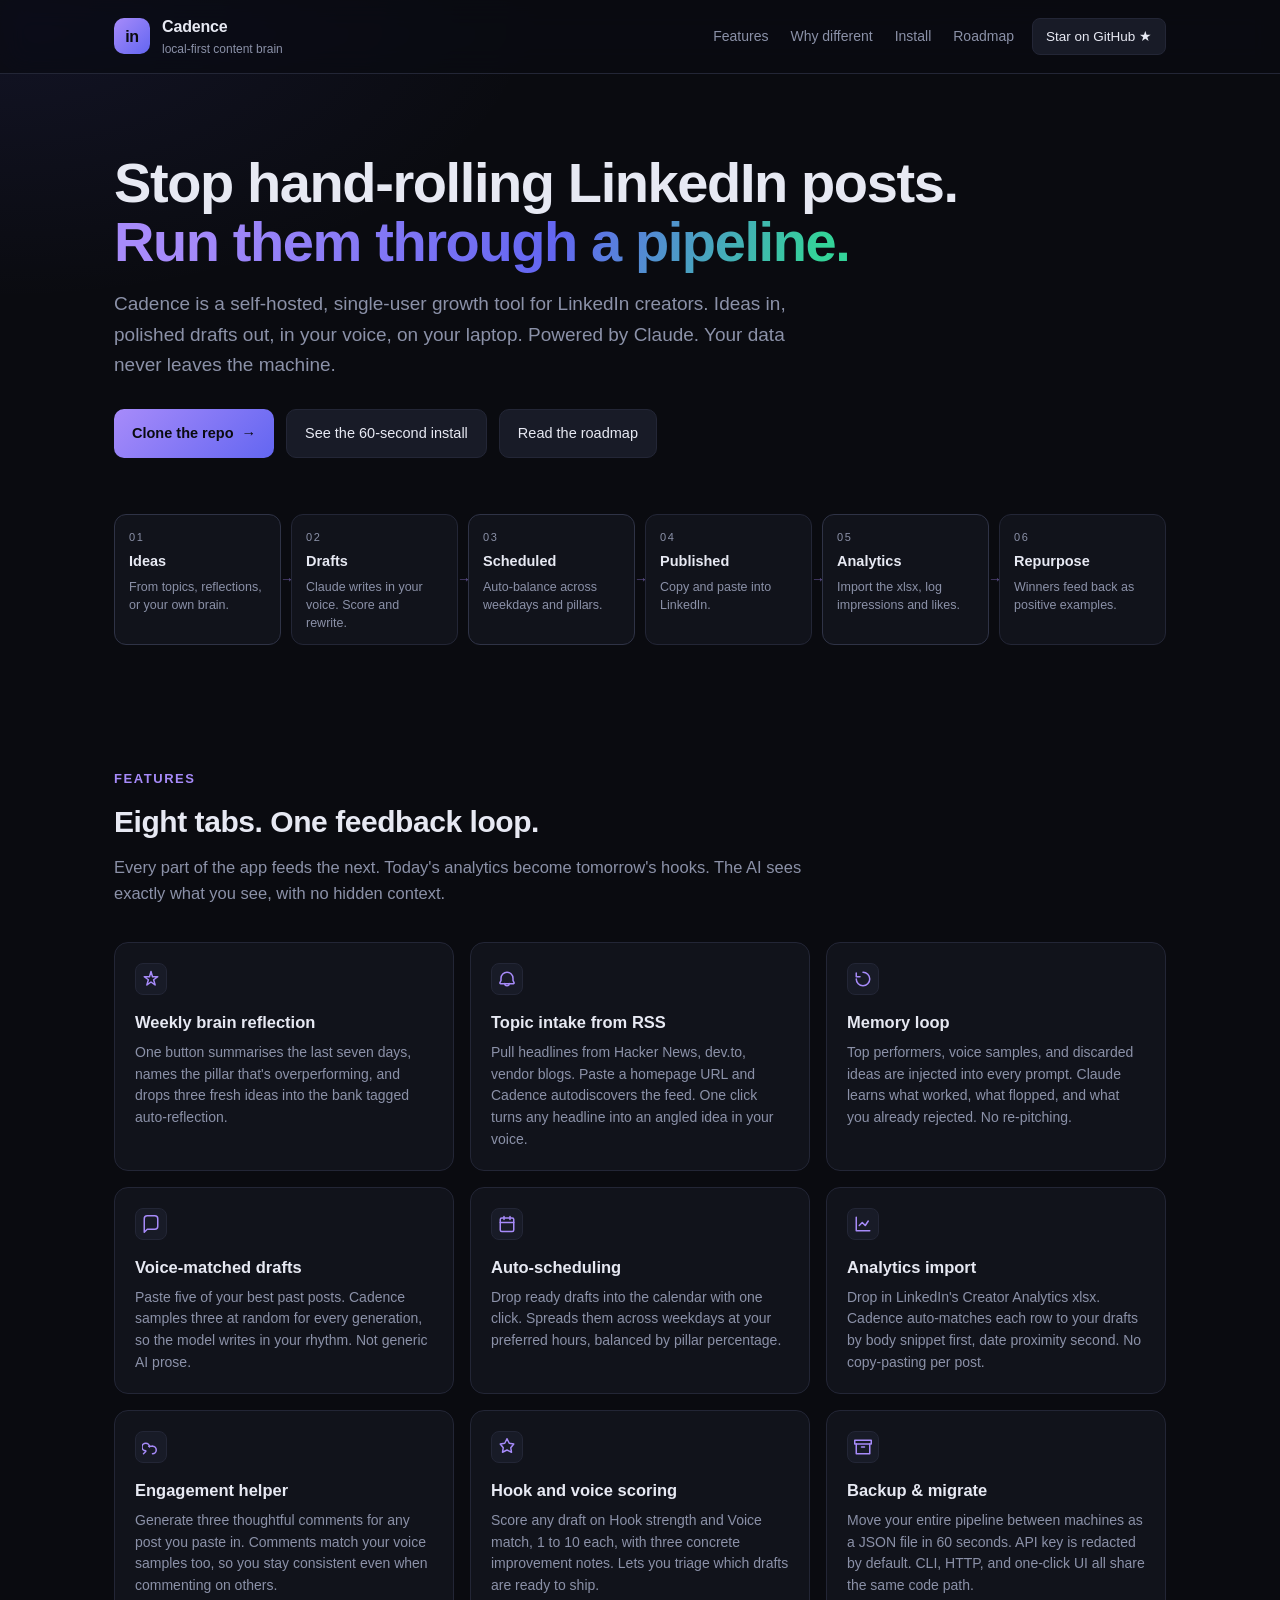
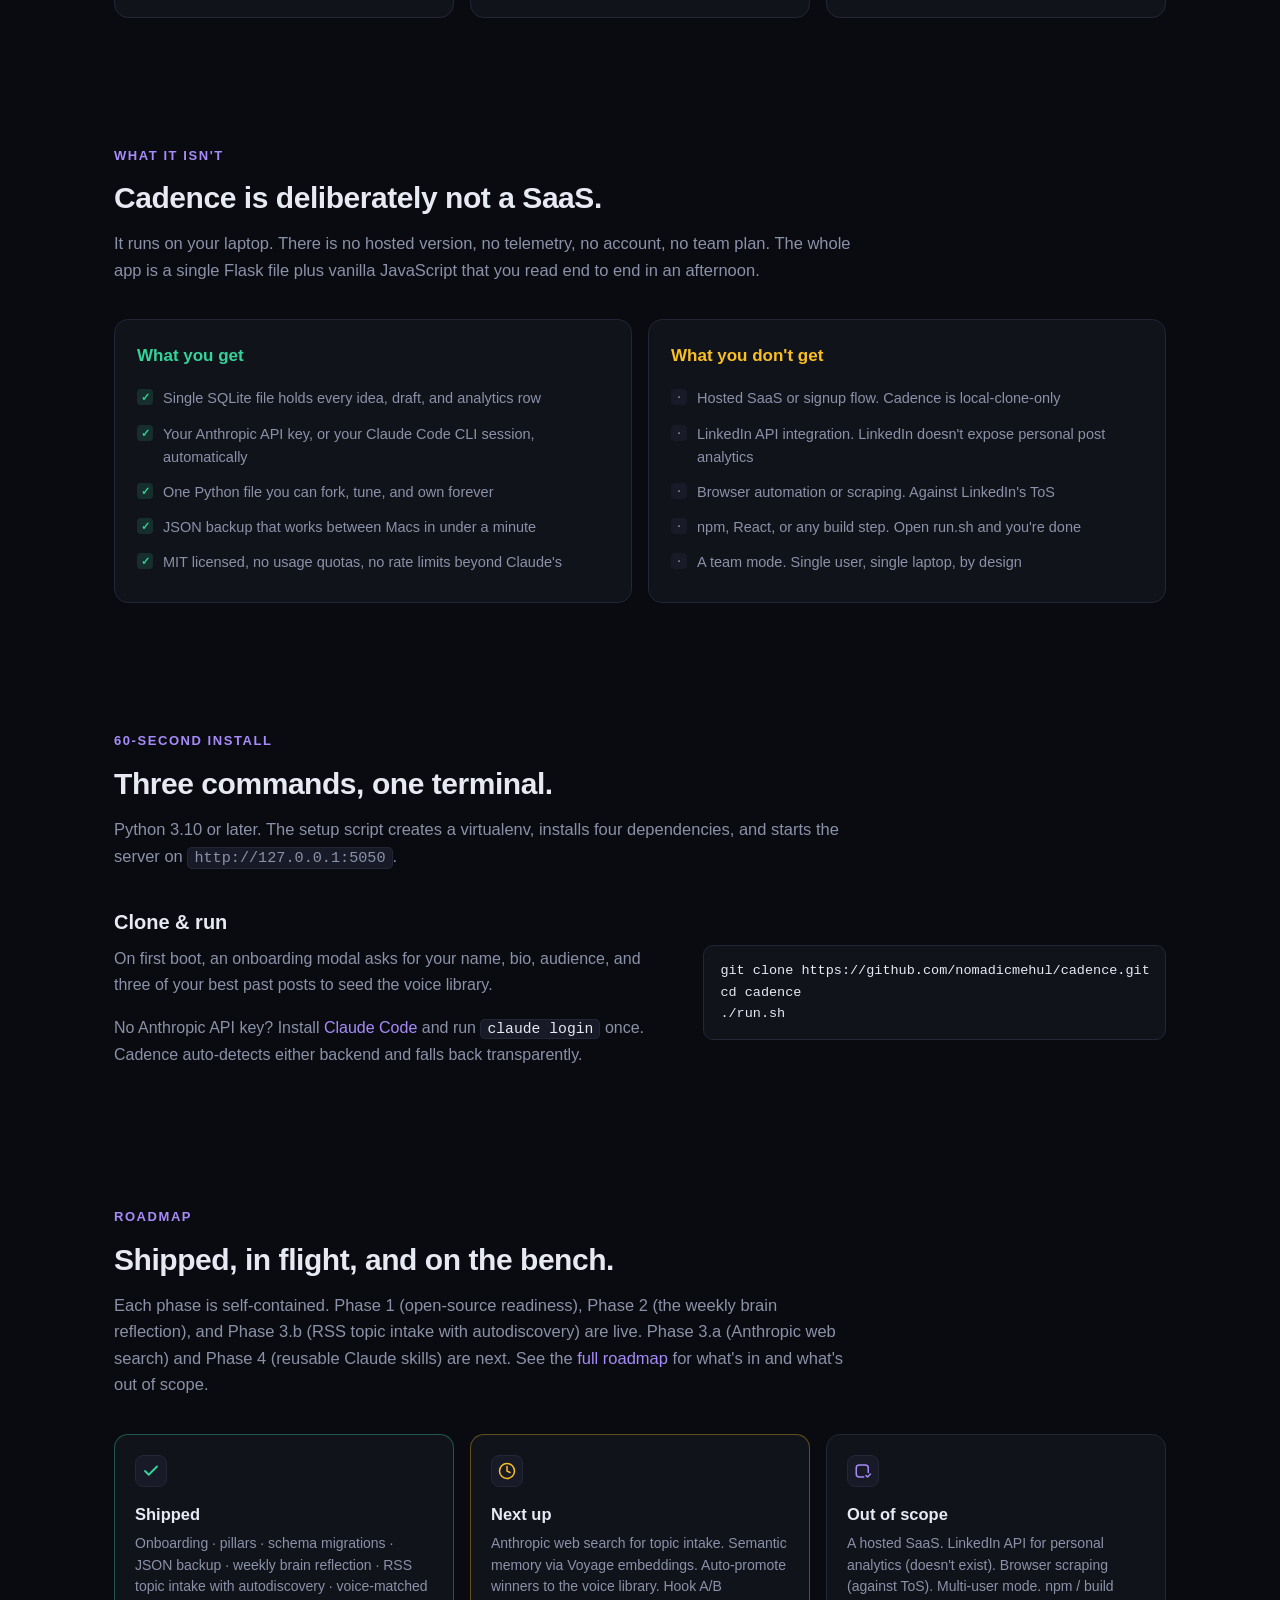
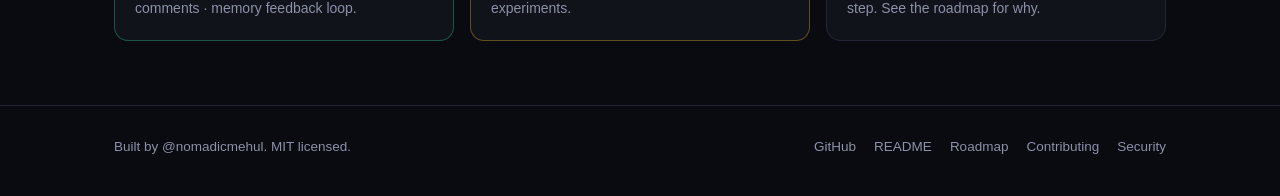
==== docs/index.html @ 2d964b56 "Add docs/index.html landing page for GitHub Pages A single-file, no-build-step showcase for the proj" ====
<!doctype html>
<html lang="en">
<head>
<meta charset="utf-8" />
<meta name="viewport" content="width=device-width,initial-scale=1" />
<title>Cadence · the local-first content brain for LinkedIn creators</title>
<meta name="description" content="A self-hosted, single-user LinkedIn growth tool powered by Claude. Turn chaotic posting into a repeatable pipeline: Ideas, Drafts, Scheduled, Published, Analytics, Repurpose. Your data never leaves your laptop." />

<!-- Open Graph -->
<meta property="og:title" content="Cadence: local-first content brain for LinkedIn" />
<meta property="og:description" content="Self-hosted Flask + SQLite app powered by Claude. Topic intake, weekly brain reflection, voice-matched drafts, analytics import. Runs on your Mac, your data stays local." />
<meta property="og:type" content="website" />
<meta property="og:url" content="https://nomadicmehul.github.io/cadence/" />
<meta name="twitter:card" content="summary_large_image" />

<!-- Favicon: inline SVG, no binary file -->
<link rel="icon" type="image/svg+xml" href="data:image/svg+xml,%3Csvg xmlns='http://www.w3.org/2000/svg' viewBox='0 0 64 64'%3E%3Crect width='64' height='64' rx='14' fill='%23111827'/%3E%3Ctext x='50%25' y='54%25' text-anchor='middle' font-family='Inter,sans-serif' font-size='30' font-weight='700' fill='%23a78bfa' dominant-baseline='middle'%3Ein%3C/text%3E%3C/svg%3E" />

<style>
  :root {
    --bg-1: #0a0b10;
    --bg-2: #11131b;
    --bg-3: #181b27;
    --line: #232636;
    --line-2: #2f3346;
    --text: #e7e9f3;
    --muted: #8b91a8;
    --accent: #a78bfa;
    --accent-2: #6366f1;
    --good: #34d399;
    --warn: #fbbf24;
    --r: 14px;
    --t: cubic-bezier(.4, 0, .2, 1);
  }

  *, *::before, *::after { box-sizing: border-box; }

  html, body { margin: 0; padding: 0; }

  body {
    background:
      radial-gradient(1200px 600px at 80% -10%, rgba(167, 139, 250, .12), transparent 60%),
      radial-gradient(900px 500px at 0% 0%, rgba(99, 102, 241, .10), transparent 60%),
      var(--bg-1);
    color: var(--text);
    font-family: -apple-system, BlinkMacSystemFont, "Segoe UI", Inter, Roboto, "Helvetica Neue", Arial, sans-serif;
    line-height: 1.6;
    -webkit-font-smoothing: antialiased;
  }

  a { color: var(--accent); text-decoration: none; }
  a:hover { text-decoration: underline; text-decoration-color: var(--accent-2); }

  code, pre {
    font-family: "SF Mono", "JetBrains Mono", ui-monospace, Menlo, Consolas, monospace;
    font-size: 13.5px;
  }

  pre {
    background: var(--bg-2);
    border: 1px solid var(--line);
    border-radius: 10px;
    padding: 14px 16px;
    overflow-x: auto;
    margin: 0;
  }

  code:not(pre code) {
    background: var(--bg-3);
    border: 1px solid var(--line);
    padding: 1px 6px;
    border-radius: 5px;
    font-size: 0.92em;
  }

  .wrap { max-width: 1100px; margin: 0 auto; padding: 0 24px; }

  /* ---------- Top nav ---------- */
  header.topbar {
    position: sticky; top: 0; z-index: 10;
    background: rgba(10, 11, 16, 0.75);
    backdrop-filter: saturate(180%) blur(14px);
    -webkit-backdrop-filter: saturate(180%) blur(14px);
    border-bottom: 1px solid var(--line);
  }
  header.topbar .wrap {
    display: flex; align-items: center; gap: 18px;
    padding-top: 14px; padding-bottom: 14px;
  }
  .brand { display: flex; align-items: center; gap: 12px; }
  .brand-mark {
    width: 36px; height: 36px; border-radius: 10px;
    background: linear-gradient(135deg, var(--accent), var(--accent-2));
    color: #0a0b10;
    display: grid; place-items: center;
    font-weight: 800; font-size: 16px; letter-spacing: -.02em;
  }
  .brand-title { font-weight: 700; letter-spacing: -.01em; }
  .brand-sub { color: var(--muted); font-size: 12px; }
  nav.links { margin-left: auto; display: flex; gap: 22px; }
  nav.links a { color: var(--muted); font-size: 14px; }
  nav.links a:hover { color: var(--text); text-decoration: none; }
  .gh-btn {
    border: 1px solid var(--line);
    padding: 7px 13px;
    border-radius: 8px;
    color: var(--text);
    background: var(--bg-3);
    font-size: 13.5px;
  }
  .gh-btn:hover { border-color: var(--line-2); text-decoration: none; }

  /* ---------- Hero ---------- */
  section.hero { padding: 80px 0 60px; }
  .hero h1 {
    font-size: 56px; line-height: 1.05; letter-spacing: -.025em;
    margin: 0 0 18px 0;
    font-weight: 700;
  }
  .hero h1 .grad {
    background: linear-gradient(110deg, #a78bfa 10%, #6366f1 60%, #34d399 95%);
    -webkit-background-clip: text;
    background-clip: text;
    color: transparent;
  }
  .hero .lede {
    font-size: 19px;
    color: var(--muted);
    max-width: 700px;
    margin: 0 0 28px 0;
  }
  .hero .cta-row { display: flex; flex-wrap: wrap; gap: 12px; }
  .btn {
    display: inline-flex; align-items: center; gap: 8px;
    padding: 12px 18px;
    border-radius: 10px;
    border: 1px solid var(--line);
    background: var(--bg-3);
    color: var(--text);
    font-weight: 500;
    font-size: 14.5px;
    transition: border-color .15s var(--t), transform .15s var(--t);
  }
  .btn.primary {
    background: linear-gradient(135deg, var(--accent), var(--accent-2));
    border: none;
    color: #0a0b10;
    font-weight: 600;
  }
  .btn:hover { text-decoration: none; transform: translateY(-1px); }
  .btn.primary:hover { filter: brightness(1.05); }
  .btn .arrow { transition: transform .15s var(--t); }
  .btn:hover .arrow { transform: translateX(2px); }

  /* Pipeline ribbon */
  .pipeline {
    margin-top: 56px;
    display: grid;
    grid-template-columns: repeat(6, 1fr);
    gap: 10px;
  }
  .stage {
    padding: 14px 14px 12px;
    background: var(--bg-2);
    border: 1px solid var(--line);
    border-radius: 12px;
    position: relative;
  }
  .stage .num { color: var(--muted); font-size: 11px; letter-spacing: .15em; text-transform: uppercase; }
  .stage .name { font-weight: 600; margin-top: 4px; font-size: 14.5px; }
  .stage .note { color: var(--muted); font-size: 12.5px; margin-top: 4px; line-height: 1.45; }
  .stage:nth-child(odd) { border-color: var(--line-2); }
  .stage::after {
    content: "→";
    position: absolute;
    right: -14px;
    top: 50%;
    transform: translateY(-50%);
    color: var(--accent);
    font-size: 14px;
    opacity: .55;
  }
  .stage:last-child::after { display: none; }

  @media (max-width: 920px) {
    .hero h1 { font-size: 40px; }
    .pipeline { grid-template-columns: 1fr 1fr; }
    .stage::after { display: none; }
  }
  @media (max-width: 540px) {
    .hero h1 { font-size: 34px; }
    .pipeline { grid-template-columns: 1fr; }
  }

  /* ---------- Generic section ---------- */
  section { padding: 64px 0; }
  section h2 {
    font-size: 30px; letter-spacing: -.015em;
    margin: 0 0 8px 0;
  }
  section .kicker {
    color: var(--accent);
    font-size: 13px;
    text-transform: uppercase;
    letter-spacing: .12em;
    font-weight: 600;
    margin: 0 0 8px 0;
  }
  section .sub {
    color: var(--muted);
    font-size: 16.5px;
    margin: 0 0 36px 0;
    max-width: 740px;
  }

  /* ---------- Feature grid ---------- */
  .feature-grid {
    display: grid;
    grid-template-columns: repeat(3, 1fr);
    gap: 16px;
  }
  @media (max-width: 920px) {
    .feature-grid { grid-template-columns: 1fr 1fr; }
  }
  @media (max-width: 620px) {
    .feature-grid { grid-template-columns: 1fr; }
  }
  .card {
    background: var(--bg-2);
    border: 1px solid var(--line);
    border-radius: var(--r);
    padding: 20px;
    transition: border-color .15s var(--t), transform .15s var(--t);
  }
  .card:hover { border-color: var(--line-2); transform: translateY(-2px); }
  .card .ico {
    width: 32px; height: 32px;
    border-radius: 8px;
    background: var(--bg-3);
    display: grid; place-items: center;
    margin-bottom: 14px;
    color: var(--accent);
    border: 1px solid var(--line);
  }
  .card h3 { margin: 0 0 6px 0; font-size: 16.5px; }
  .card p { color: var(--muted); font-size: 14px; margin: 0; line-height: 1.55; }

  /* ---------- Why different ---------- */
  .compare {
    display: grid;
    grid-template-columns: 1fr 1fr;
    gap: 16px;
  }
  @media (max-width: 740px) { .compare { grid-template-columns: 1fr; } }
  .compare .card { padding: 22px; }
  .compare .card h3 { font-size: 17px; margin-bottom: 12px; }
  .compare ul { padding-left: 0; list-style: none; margin: 0; }
  .compare li { padding: 6px 0 6px 26px; position: relative; color: var(--muted); font-size: 14.5px; }
  .compare li::before {
    position: absolute; left: 0; top: 8px;
    width: 16px; height: 16px;
    border-radius: 4px;
    display: grid; place-items: center;
    font-size: 11px; font-weight: 700;
  }
  .compare .yes li::before {
    content: "✓"; background: rgba(52, 211, 153, .15); color: var(--good);
  }
  .compare .no li::before {
    content: "·"; background: var(--bg-3); color: var(--muted);
  }

  /* ---------- Install ---------- */
  .install-row {
    display: grid;
    grid-template-columns: 1.1fr 0.9fr;
    gap: 24px;
    align-items: center;
  }
  @media (max-width: 820px) { .install-row { grid-template-columns: 1fr; } }
  .install-row .copy h3 { margin: 0 0 8px 0; font-size: 20px; }
  .install-row .copy p { color: var(--muted); margin: 0 0 12px 0; }
  .install-row .copy code { color: var(--text); }

  /* ---------- Footer ---------- */
  footer {
    border-top: 1px solid var(--line);
    padding: 30px 0 40px;
    color: var(--muted);
    font-size: 13.5px;
  }
  footer .wrap { display: flex; flex-wrap: wrap; gap: 18px; align-items: center; justify-content: space-between; }
  footer a { color: var(--muted); }
  footer a:hover { color: var(--text); text-decoration: none; }
  footer .foot-links { display: flex; gap: 18px; flex-wrap: wrap; }
</style>
</head>
<body>

<header class="topbar">
  <div class="wrap">
    <a href="#top" class="brand" style="text-decoration:none;color:inherit">
      <div class="brand-mark">in</div>
      <div>
        <div class="brand-title">Cadence</div>
        <div class="brand-sub">local-first content brain</div>
      </div>
    </a>
    <nav class="links">
      <a href="#features">Features</a>
      <a href="#why">Why different</a>
      <a href="#install">Install</a>
      <a href="#roadmap">Roadmap</a>
    </nav>
    <a class="gh-btn" href="https://github.com/nomadicmehul/cadence" target="_blank" rel="noopener">
      Star on GitHub ★
    </a>
  </div>
</header>

<a id="top"></a>
<section class="hero">
  <div class="wrap">
    <h1>
      Stop hand-rolling LinkedIn posts.<br/>
      <span class="grad">Run them through a pipeline.</span>
    </h1>
    <p class="lede">
      Cadence is a self-hosted, single-user growth tool for LinkedIn creators.
      Ideas in, polished drafts out, in your voice, on your laptop. Powered by
      Claude. Your data never leaves the machine.
    </p>
    <div class="cta-row">
      <a class="btn primary" href="https://github.com/nomadicmehul/cadence" target="_blank" rel="noopener">
        Clone the repo <span class="arrow">→</span>
      </a>
      <a class="btn" href="#install">See the 60-second install</a>
      <a class="btn" href="https://github.com/nomadicmehul/cadence/blob/main/ROADMAP.md" target="_blank" rel="noopener">
        Read the roadmap
      </a>
    </div>

    <div class="pipeline" aria-label="Content pipeline stages">
      <div class="stage"><div class="num">01</div><div class="name">Ideas</div><div class="note">From topics, reflections, or your own brain.</div></div>
      <div class="stage"><div class="num">02</div><div class="name">Drafts</div><div class="note">Claude writes in your voice. Score and rewrite.</div></div>
      <div class="stage"><div class="num">03</div><div class="name">Scheduled</div><div class="note">Auto-balance across weekdays and pillars.</div></div>
      <div class="stage"><div class="num">04</div><div class="name">Published</div><div class="note">Copy and paste into LinkedIn.</div></div>
      <div class="stage"><div class="num">05</div><div class="name">Analytics</div><div class="note">Import the xlsx, log impressions and likes.</div></div>
      <div class="stage"><div class="num">06</div><div class="name">Repurpose</div><div class="note">Winners feed back as positive examples.</div></div>
    </div>
  </div>
</section>

<section id="features">
  <div class="wrap">
    <p class="kicker">Features</p>
    <h2>Eight tabs. One feedback loop.</h2>
    <p class="sub">
      Every part of the app feeds the next. Today's analytics become tomorrow's
      hooks. The AI sees exactly what you see, with no hidden context.
    </p>

    <div class="feature-grid">

      <div class="card">
        <div class="ico" aria-hidden="true">
          <svg width="18" height="18" viewBox="0 0 24 24" fill="none" stroke="currentColor" stroke-width="2" stroke-linecap="round" stroke-linejoin="round"><path d="M12 2l2 7h7l-5.5 4 2 7L12 16l-5.5 4 2-7L3 9h7z"/></svg>
        </div>
        <h3>Weekly brain reflection</h3>
        <p>One button summarises the last seven days, names the pillar that's overperforming, and drops three fresh ideas into the bank tagged auto-reflection.</p>
      </div>

      <div class="card">
        <div class="ico" aria-hidden="true">
          <svg width="18" height="18" viewBox="0 0 24 24" fill="none" stroke="currentColor" stroke-width="2" stroke-linecap="round" stroke-linejoin="round"><path d="M4 11a8 8 0 0 1 16 0v3l1.4 2.8a1 1 0 0 1-.9 1.4H3.5a1 1 0 0 1-.9-1.4L4 14z"/><path d="M9 18a3 3 0 0 0 6 0"/></svg>
        </div>
        <h3>Topic intake from RSS</h3>
        <p>Pull headlines from Hacker News, dev.to, vendor blogs. Paste a homepage URL and Cadence autodiscovers the feed. One click turns any headline into an angled idea in your voice.</p>
      </div>

      <div class="card">
        <div class="ico" aria-hidden="true">
          <svg width="18" height="18" viewBox="0 0 24 24" fill="none" stroke="currentColor" stroke-width="2" stroke-linecap="round" stroke-linejoin="round"><path d="M3 12a9 9 0 1 0 9-9"/><path d="M3 4v5h5"/></svg>
        </div>
        <h3>Memory loop</h3>
        <p>Top performers, voice samples, and discarded ideas are injected into every prompt. Claude learns what worked, what flopped, and what you already rejected. No re-pitching.</p>
      </div>

      <div class="card">
        <div class="ico" aria-hidden="true">
          <svg width="18" height="18" viewBox="0 0 24 24" fill="none" stroke="currentColor" stroke-width="2" stroke-linecap="round" stroke-linejoin="round"><path d="M21 15a4 4 0 0 1-4 4H7l-4 4V5a4 4 0 0 1 4-4h10a4 4 0 0 1 4 4z"/></svg>
        </div>
        <h3>Voice-matched drafts</h3>
        <p>Paste five of your best past posts. Cadence samples three at random for every generation, so the model writes in your rhythm. Not generic AI prose.</p>
      </div>

      <div class="card">
        <div class="ico" aria-hidden="true">
          <svg width="18" height="18" viewBox="0 0 24 24" fill="none" stroke="currentColor" stroke-width="2" stroke-linecap="round" stroke-linejoin="round"><rect x="3" y="4" width="18" height="18" rx="2"/><path d="M16 2v4M8 2v4M3 10h18"/></svg>
        </div>
        <h3>Auto-scheduling</h3>
        <p>Drop ready drafts into the calendar with one click. Spreads them across weekdays at your preferred hours, balanced by pillar percentage.</p>
      </div>

      <div class="card">
        <div class="ico" aria-hidden="true">
          <svg width="18" height="18" viewBox="0 0 24 24" fill="none" stroke="currentColor" stroke-width="2" stroke-linecap="round" stroke-linejoin="round"><path d="M3 3v18h18"/><path d="M7 14l4-4 4 4 4-6"/></svg>
        </div>
        <h3>Analytics import</h3>
        <p>Drop in LinkedIn's Creator Analytics xlsx. Cadence auto-matches each row to your drafts by body snippet first, date proximity second. No copy-pasting per post.</p>
      </div>

      <div class="card">
        <div class="ico" aria-hidden="true">
          <svg width="18" height="18" viewBox="0 0 24 24" fill="none" stroke="currentColor" stroke-width="2" stroke-linecap="round" stroke-linejoin="round"><path d="M2 21l3-3"/><path d="M5 17a5 5 0 0 1 0-10 5 5 0 0 1 5 5"/><path d="M14 11a5 5 0 0 1 5 5 5 5 0 0 1-5 5"/><path d="M9 11h5"/></svg>
        </div>
        <h3>Engagement helper</h3>
        <p>Generate three thoughtful comments for any post you paste in. Comments match your voice samples too, so you stay consistent even when commenting on others.</p>
      </div>

      <div class="card">
        <div class="ico" aria-hidden="true">
          <svg width="18" height="18" viewBox="0 0 24 24" fill="none" stroke="currentColor" stroke-width="2" stroke-linecap="round" stroke-linejoin="round"><path d="M12 1l3 6 6 1-4 5 1 6-6-3-6 3 1-6-4-5 6-1z"/></svg>
        </div>
        <h3>Hook and voice scoring</h3>
        <p>Score any draft on Hook strength and Voice match, 1 to 10 each, with three concrete improvement notes. Lets you triage which drafts are ready to ship.</p>
      </div>

      <div class="card">
        <div class="ico" aria-hidden="true">
          <svg width="18" height="18" viewBox="0 0 24 24" fill="none" stroke="currentColor" stroke-width="2" stroke-linecap="round" stroke-linejoin="round"><path d="M21 8v13H3V8"/><path d="M1 3h22v5H1z"/><path d="M10 12h4"/></svg>
        </div>
        <h3>Backup &amp; migrate</h3>
        <p>Move your entire pipeline between machines as a JSON file in 60 seconds. API key is redacted by default. CLI, HTTP, and one-click UI all share the same code path.</p>
      </div>

    </div>
  </div>
</section>

<section id="why">
  <div class="wrap">
    <p class="kicker">What it isn't</p>
    <h2>Cadence is deliberately not a SaaS.</h2>
    <p class="sub">
      It runs on your laptop. There is no hosted version, no telemetry, no
      account, no team plan. The whole app is a single Flask file plus vanilla
      JavaScript that you read end to end in an afternoon.
    </p>

    <div class="compare">
      <div class="card yes">
        <h3 style="color: var(--good)">What you get</h3>
        <ul>
          <li>Single SQLite file holds every idea, draft, and analytics row</li>
          <li>Your Anthropic API key, or your Claude Code CLI session, automatically</li>
          <li>One Python file you can fork, tune, and own forever</li>
          <li>JSON backup that works between Macs in under a minute</li>
          <li>MIT licensed, no usage quotas, no rate limits beyond Claude's</li>
        </ul>
      </div>
      <div class="card no">
        <h3 style="color: var(--warn)">What you don't get</h3>
        <ul>
          <li>Hosted SaaS or signup flow. Cadence is local-clone-only</li>
          <li>LinkedIn API integration. LinkedIn doesn't expose personal post analytics</li>
          <li>Browser automation or scraping. Against LinkedIn's ToS</li>
          <li>npm, React, or any build step. Open run.sh and you're done</li>
          <li>A team mode. Single user, single laptop, by design</li>
        </ul>
      </div>
    </div>
  </div>
</section>

<section id="install">
  <div class="wrap">
    <p class="kicker">60-second install</p>
    <h2>Three commands, one terminal.</h2>
    <p class="sub">
      Python 3.10 or later. The setup script creates a virtualenv, installs four
      dependencies, and starts the server on
      <code>http://127.0.0.1:5050</code>.
    </p>

    <div class="install-row">
      <div class="copy">
        <h3>Clone &amp; run</h3>
        <p>
          On first boot, an onboarding modal asks for your name, bio, audience,
          and three of your best past posts to seed the voice library.
        </p>
        <p style="margin-top: 18px">
          No Anthropic API key? Install
          <a href="https://docs.claude.com/en/docs/claude-code" target="_blank" rel="noopener">Claude Code</a>
          and run <code>claude login</code> once. Cadence auto-detects either
          backend and falls back transparently.
        </p>
      </div>
      <pre><code>git clone https://github.com/nomadicmehul/cadence.git
cd cadence
./run.sh</code></pre>
    </div>
  </div>
</section>

<section id="roadmap">
  <div class="wrap">
    <p class="kicker">Roadmap</p>
    <h2>Shipped, in flight, and on the bench.</h2>
    <p class="sub">
      Each phase is self-contained. Phase 1 (open-source readiness),
      Phase 2 (the weekly brain reflection), and Phase 3.b (RSS topic
      intake with autodiscovery) are live. Phase 3.a (Anthropic web
      search) and Phase 4 (reusable Claude skills) are next. See the
      <a href="https://github.com/nomadicmehul/cadence/blob/main/ROADMAP.md" target="_blank" rel="noopener">full roadmap</a> for what's in
      and what's out of scope.
    </p>

    <div class="feature-grid">
      <div class="card" style="border-color: rgba(52, 211, 153, 0.35)">
        <div class="ico" aria-hidden="true" style="color: var(--good)">
          <svg width="18" height="18" viewBox="0 0 24 24" fill="none" stroke="currentColor" stroke-width="2.5" stroke-linecap="round" stroke-linejoin="round"><polyline points="20 6 9 17 4 12"/></svg>
        </div>
        <h3>Shipped</h3>
        <p>
          Onboarding · pillars · schema migrations · JSON backup · weekly
          brain reflection · RSS topic intake with autodiscovery ·
          voice-matched comments · memory feedback loop.
        </p>
      </div>
      <div class="card" style="border-color: rgba(251, 191, 36, 0.35)">
        <div class="ico" aria-hidden="true" style="color: var(--warn)">
          <svg width="18" height="18" viewBox="0 0 24 24" fill="none" stroke="currentColor" stroke-width="2" stroke-linecap="round" stroke-linejoin="round"><circle cx="12" cy="12" r="10"/><polyline points="12 6 12 12 16 14"/></svg>
        </div>
        <h3>Next up</h3>
        <p>
          Anthropic web search for topic intake. Semantic memory via Voyage
          embeddings. Auto-promote winners to the voice library. Hook A/B
          experiments.
        </p>
      </div>
      <div class="card">
        <div class="ico" aria-hidden="true">
          <svg width="18" height="18" viewBox="0 0 24 24" fill="none" stroke="currentColor" stroke-width="2" stroke-linecap="round" stroke-linejoin="round"><path d="M19 14V8a4 4 0 0 0-4-4H7a4 4 0 0 0-4 4v8a4 4 0 0 0 4 4h6"/><path d="M16 18l2 2 4-4"/></svg>
        </div>
        <h3>Out of scope</h3>
        <p>
          A hosted SaaS. LinkedIn API for personal analytics (doesn't exist).
          Browser scraping (against ToS). Multi-user mode. npm / build step.
          See the roadmap for why.
        </p>
      </div>
    </div>
  </div>
</section>

<footer>
  <div class="wrap">
    <div>
      Built by <a href="https://github.com/nomadicmehul" target="_blank" rel="noopener">@nomadicmehul</a>.
      MIT licensed.
    </div>
    <div class="foot-links">
      <a href="https://github.com/nomadicmehul/cadence" target="_blank" rel="noopener">GitHub</a>
      <a href="https://github.com/nomadicmehul/cadence/blob/main/README.md" target="_blank" rel="noopener">README</a>
      <a href="https://github.com/nomadicmehul/cadence/blob/main/ROADMAP.md" target="_blank" rel="noopener">Roadmap</a>
      <a href="https://github.com/nomadicmehul/cadence/blob/main/CONTRIBUTING.md" target="_blank" rel="noopener">Contributing</a>
      <a href="https://github.com/nomadicmehul/cadence/blob/main/SECURITY.md" target="_blank" rel="noopener">Security</a>
    </div>
  </div>
</footer>

</body>
</html>
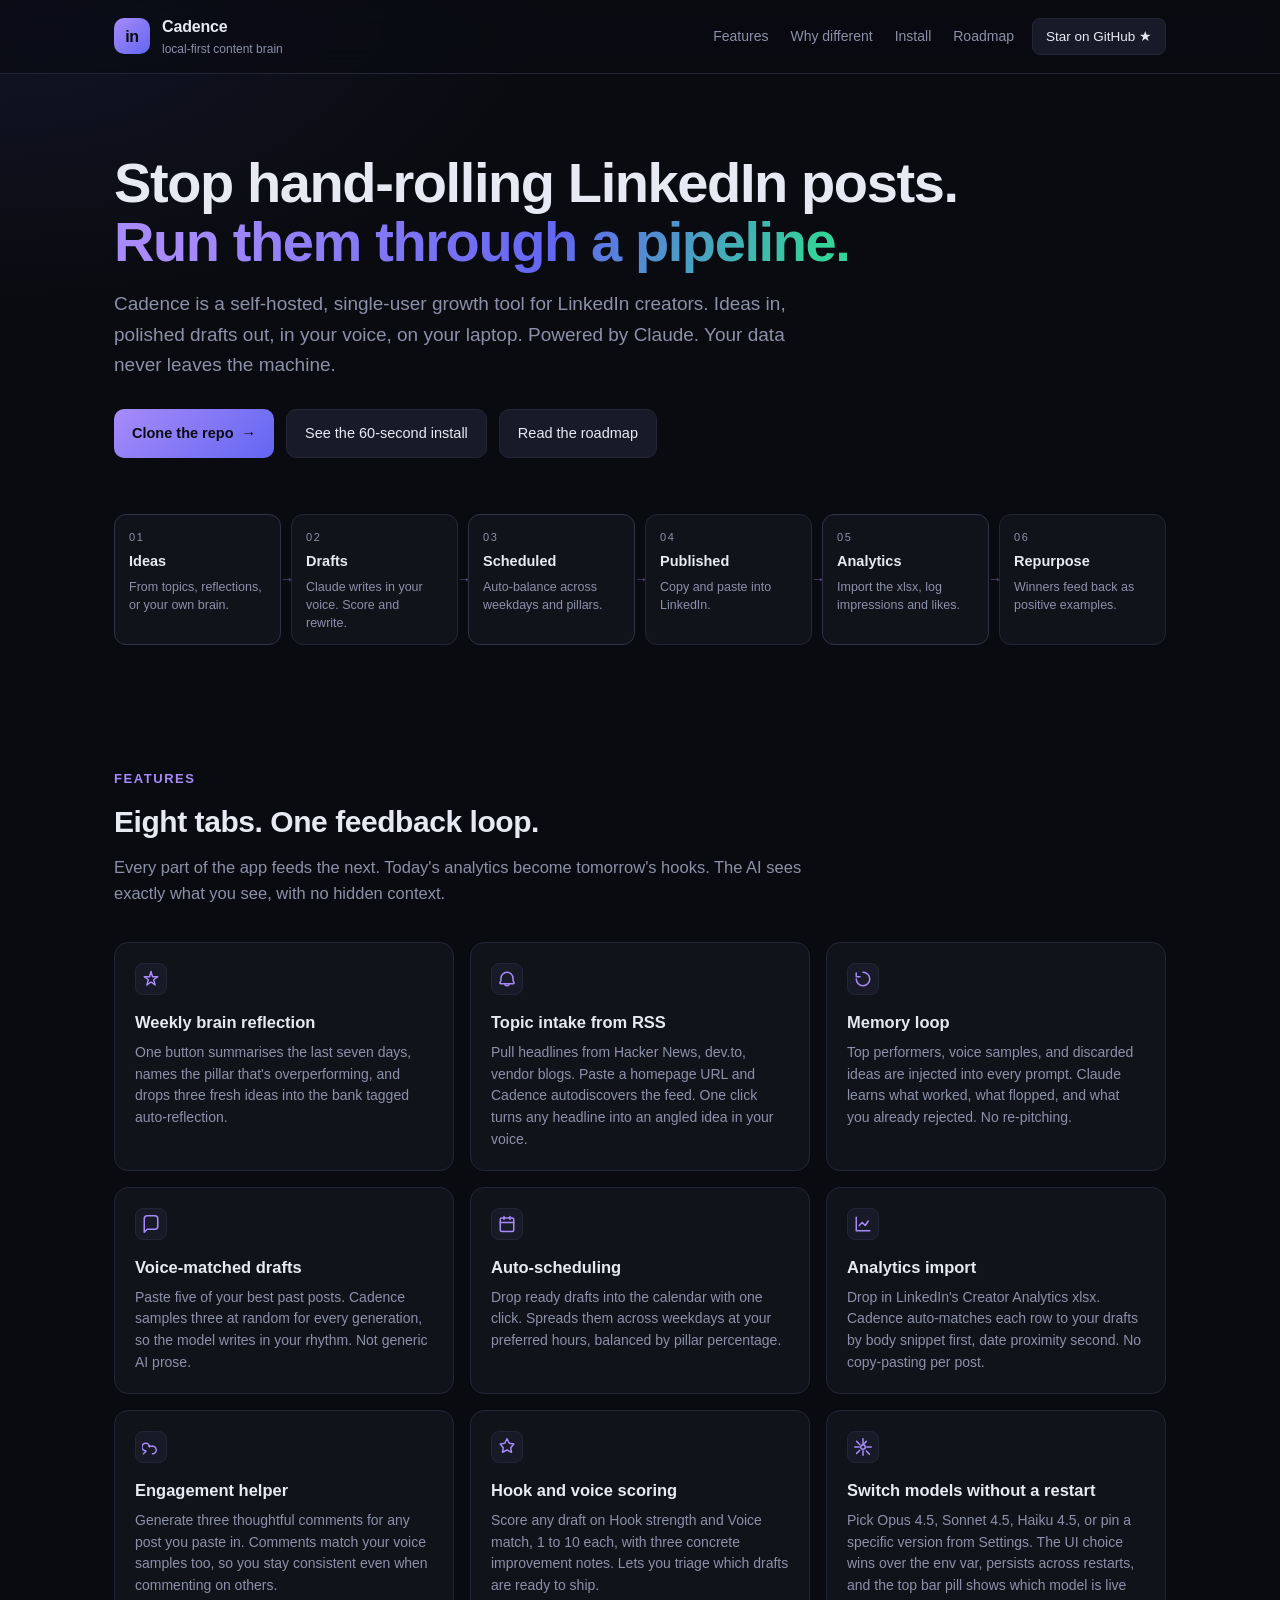
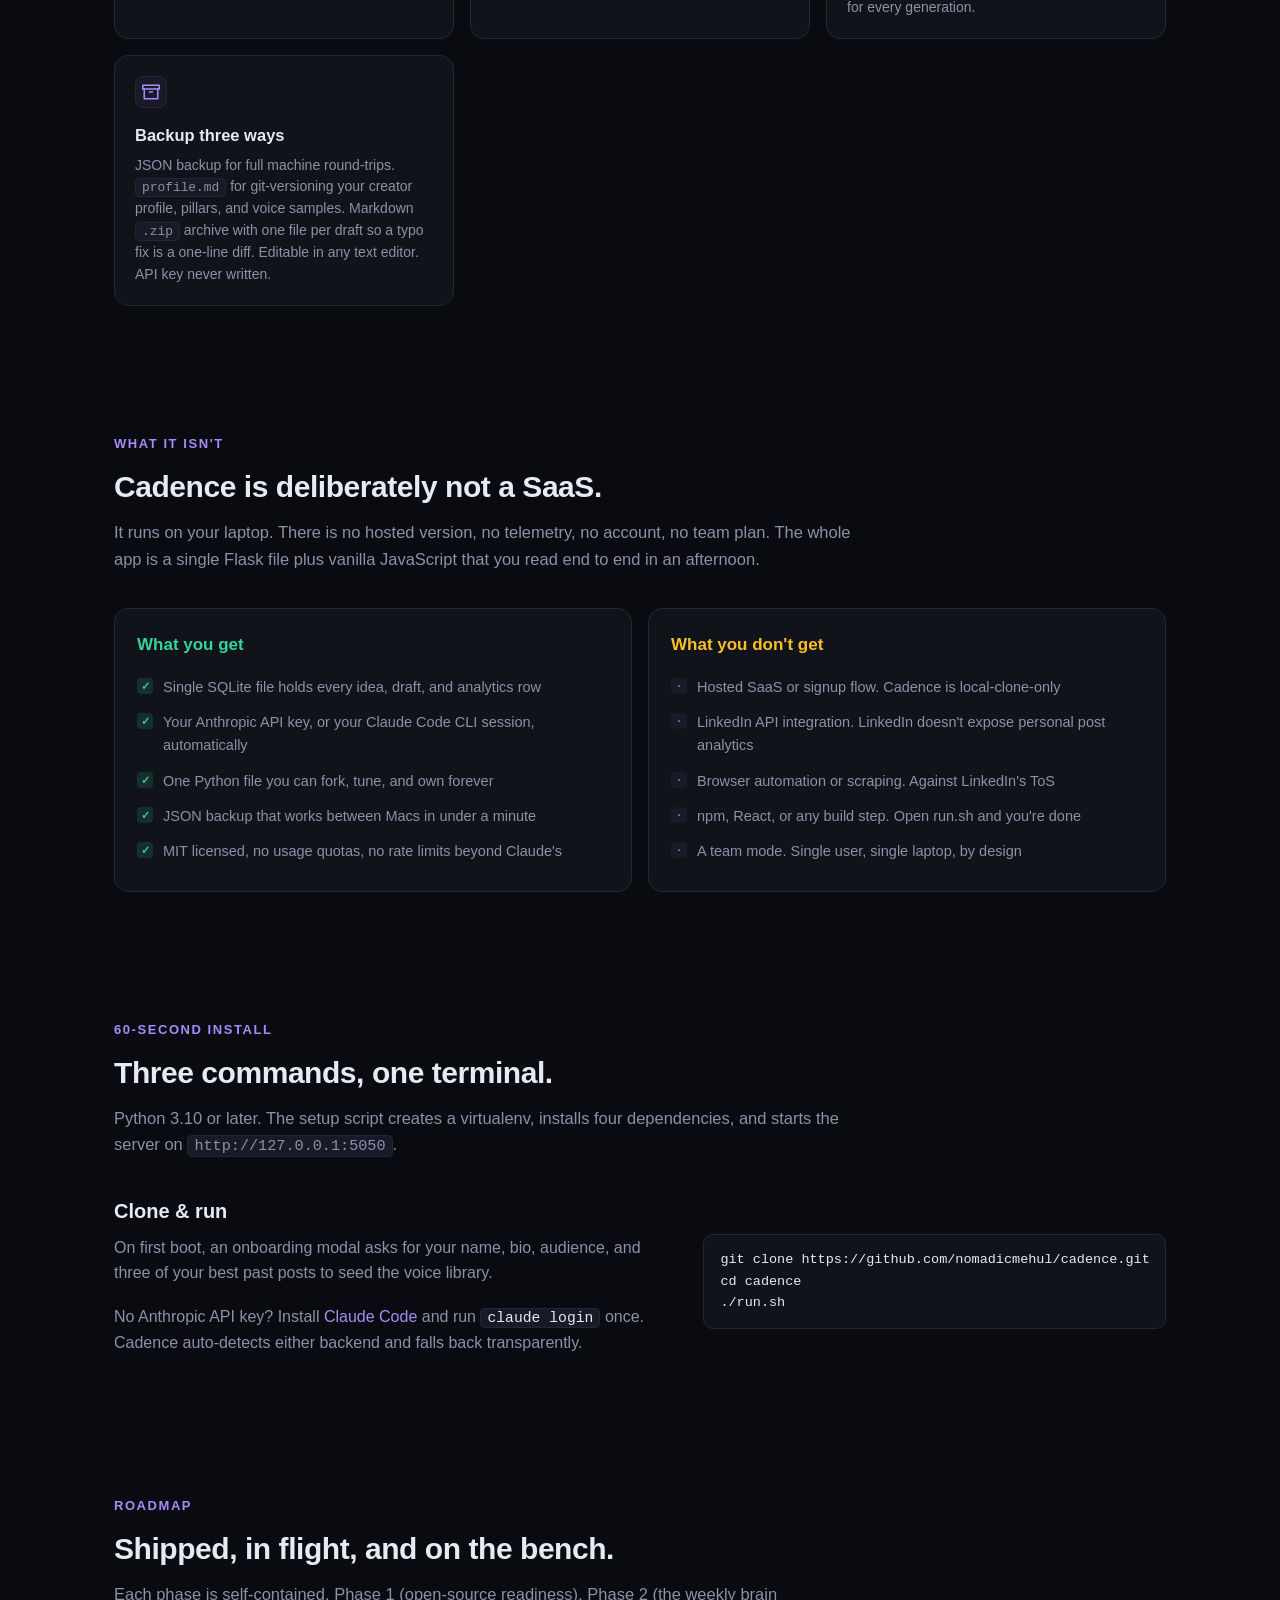
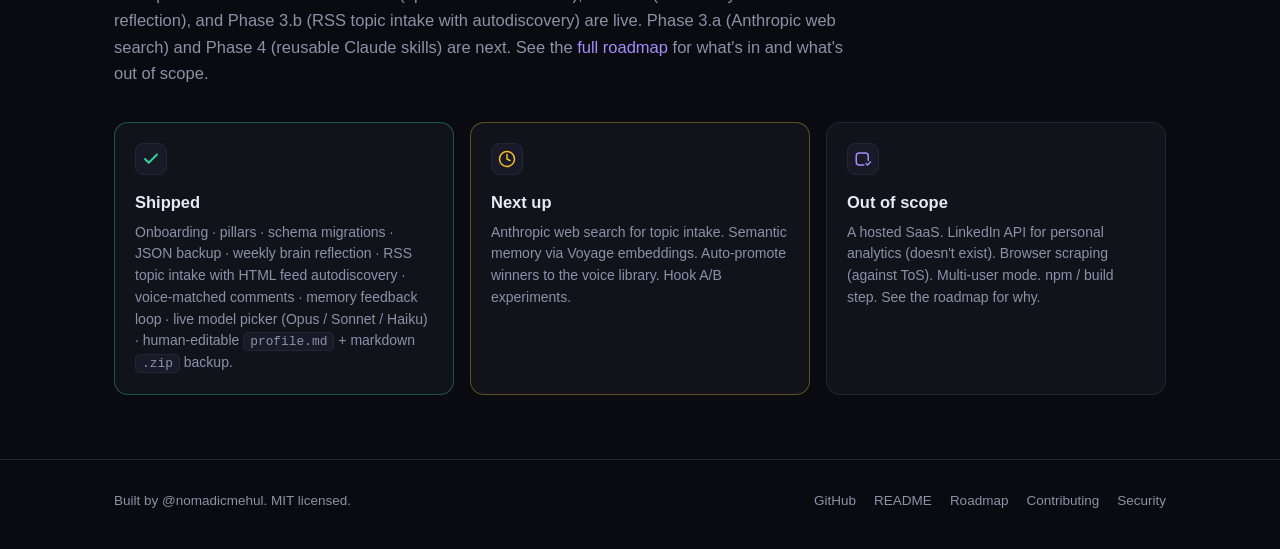
==== commit 3de231cf: "Docs: cover model picker + profile.md + markdown .zip on landing page and README Both docs/index.htm" ====
--- a/docs/index.html
+++ b/docs/index.html
@@ -428,10 +428,18 @@
 
       <div class="card">
         <div class="ico" aria-hidden="true">
+          <svg width="18" height="18" viewBox="0 0 24 24" fill="none" stroke="currentColor" stroke-width="2" stroke-linecap="round" stroke-linejoin="round"><circle cx="12" cy="12" r="3"/><path d="M12 1v6m0 10v6m11-11h-6M7 12H1m15.5-7.5l-4.2 4.2M7.7 16.3l-4.2 4.2m0-16l4.2 4.2m8.6 8.6l4.2 4.2"/></svg>
+        </div>
+        <h3>Switch models without a restart</h3>
+        <p>Pick Opus 4.5, Sonnet 4.5, Haiku 4.5, or pin a specific version from Settings. The UI choice wins over the env var, persists across restarts, and the top bar pill shows which model is live for every generation.</p>
+      </div>
+
+      <div class="card">
+        <div class="ico" aria-hidden="true">
           <svg width="18" height="18" viewBox="0 0 24 24" fill="none" stroke="currentColor" stroke-width="2" stroke-linecap="round" stroke-linejoin="round"><path d="M21 8v13H3V8"/><path d="M1 3h22v5H1z"/><path d="M10 12h4"/></svg>
         </div>
-        <h3>Backup &amp; migrate</h3>
-        <p>Move your entire pipeline between machines as a JSON file in 60 seconds. API key is redacted by default. CLI, HTTP, and one-click UI all share the same code path.</p>
+        <h3>Backup three ways</h3>
+        <p>JSON backup for full machine round-trips. <code>profile.md</code> for git-versioning your creator profile, pillars, and voice samples. Markdown <code>.zip</code> archive with one file per draft so a typo fix is a one-line diff. Editable in any text editor. API key never written.</p>
       </div>
 
     </div>
@@ -524,9 +532,11 @@
         </div>
         <h3>Shipped</h3>
         <p>
-          Onboarding · pillars · schema migrations · JSON backup · weekly
-          brain reflection · RSS topic intake with autodiscovery ·
-          voice-matched comments · memory feedback loop.
+          Onboarding · pillars · schema migrations · JSON backup ·
+          weekly brain reflection · RSS topic intake with HTML feed
+          autodiscovery · voice-matched comments · memory feedback loop ·
+          live model picker (Opus / Sonnet / Haiku) · human-editable
+          <code>profile.md</code> + markdown <code>.zip</code> backup.
         </p>
       </div>
       <div class="card" style="border-color: rgba(251, 191, 36, 0.35)">
